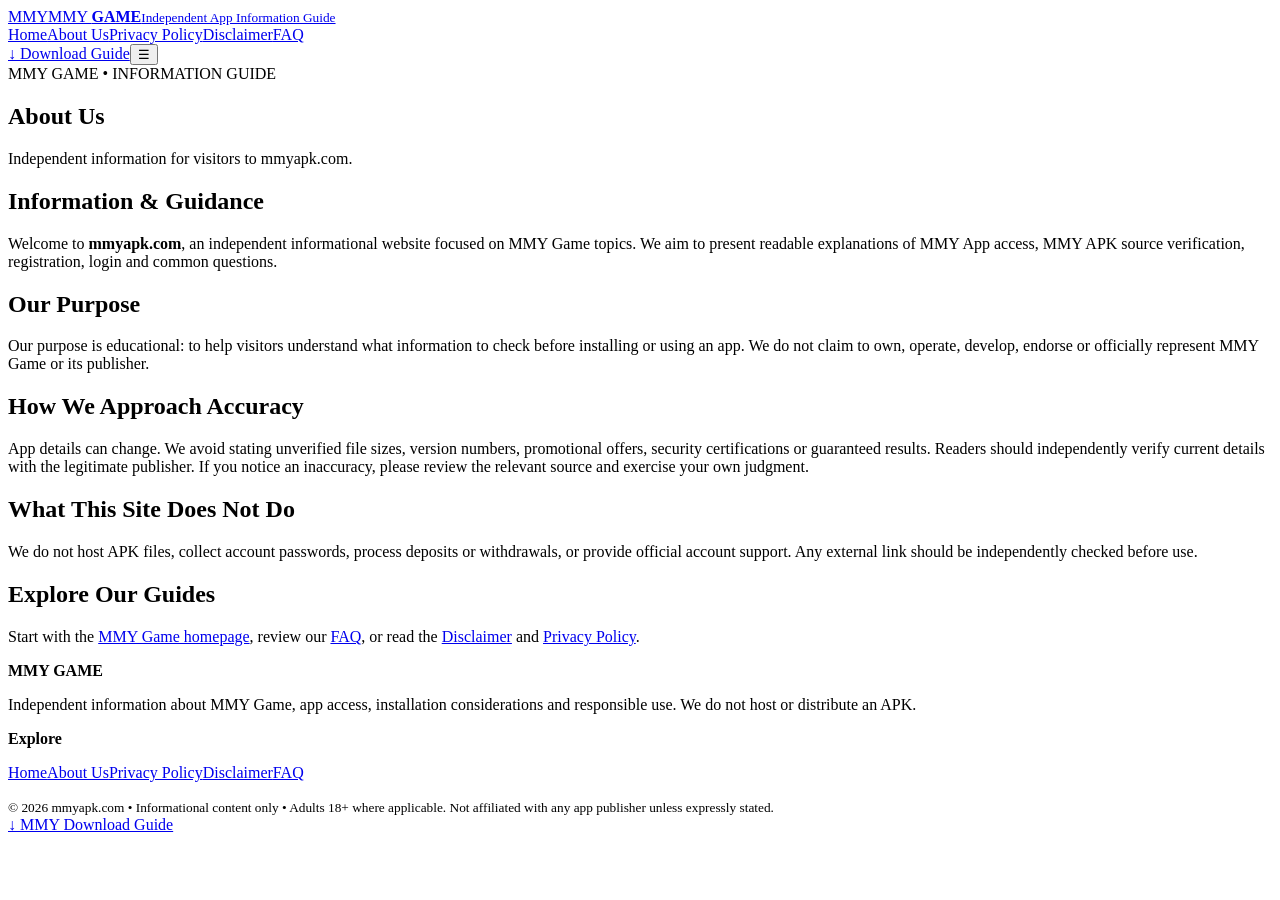
==== about.html @ 2344ce43 "Add files via upload Add MMY Game website HTML files" ====
<!doctype html><html lang="en"><head><meta charset="utf-8"><meta name="viewport" content="width=device-width,initial-scale=1"><meta name="theme-color" content="#dc1726"><title>About MMY Game Guide | mmyapk.com</title><meta name="description" content="Learn about mmyapk.com, an independent MMY Game information website covering app access, download precautions and login guidance."><link rel="canonical" href="https://mmyapk.com/about.html"><link rel="stylesheet" href="assets/style.css"><meta property="og:type" content="website"><meta property="og:title" content="About MMY Game Guide | mmyapk.com"><meta property="og:description" content="Learn about mmyapk.com, an independent MMY Game information website covering app access, download precautions and login guidance."><meta property="og:url" content="https://mmyapk.com/about.html"></head><body><header class="site-header"><div class="container header-inner"><a class="brand" href="index.html" aria-label="MMY Game homepage"><span class="brand-mark">MMY</span><span>MMY <strong>GAME</strong><small>Independent App Information Guide</small></span></a><nav class="nav" id="site-nav" aria-label="Main navigation"><a href="index.html">Home</a><a href="about.html">About Us</a><a href="privacy-policy.html">Privacy Policy</a><a href="disclaimer.html">Disclaimer</a><a href="faq.html">FAQ</a></nav><a class="btn btn-red header-cta" href="index.html#download">↓ Download Guide</a><button class="menu-btn" type="button" aria-controls="site-nav" aria-expanded="false" aria-label="Toggle navigation">☰</button></div></header><main><section class="page-hero"><div class="container"><span class="eyebrow">MMY GAME • INFORMATION GUIDE</span><h1>About Us</h1><p class="lead">Independent information for visitors to mmyapk.com.</p></div></section><section class="section  anchor-target" ><div class="container content"><h2>Information & Guidance</h2><p>Welcome to <strong>mmyapk.com</strong>, an independent informational website focused on MMY Game topics. We aim to present readable explanations of MMY App access, MMY APK source verification, registration, login and common questions.</p><h2>Our Purpose</h2><p>Our purpose is educational: to help visitors understand what information to check before installing or using an app. We do not claim to own, operate, develop, endorse or officially represent MMY Game or its publisher.</p><h2>How We Approach Accuracy</h2><p>App details can change. We avoid stating unverified file sizes, version numbers, promotional offers, security certifications or guaranteed results. Readers should independently verify current details with the legitimate publisher. If you notice an inaccuracy, please review the relevant source and exercise your own judgment.</p><h2>What This Site Does Not Do</h2><p>We do not host APK files, collect account passwords, process deposits or withdrawals, or provide official account support. Any external link should be independently checked before use.</p><h2>Explore Our Guides</h2><p>Start with the <a href="index.html">MMY Game homepage</a>, review our <a href="faq.html">FAQ</a>, or read the <a href="disclaimer.html">Disclaimer</a> and <a href="privacy-policy.html">Privacy Policy</a>.</p></div></section></main><footer class="footer"><div class="container"><div class="footer-grid"><div><strong>MMY GAME</strong><p>Independent information about MMY Game, app access, installation considerations and responsible use. We do not host or distribute an APK.</p></div><div><strong>Explore</strong><p><a href="index.html">Home</a><a href="about.html">About Us</a><a href="privacy-policy.html">Privacy Policy</a><a href="disclaimer.html">Disclaimer</a><a href="faq.html">FAQ</a></p></div></div><div class="footer-bottom"><small>© 2026 mmyapk.com • Informational content only • Adults 18+ where applicable. Not affiliated with any app publisher unless expressly stated.</small></div></div></footer><div class="sticky-mobile"><a class="btn btn-red" href="index.html#download">↓ MMY Download Guide</a></div><script src="assets/script.js" defer></script></body></html>
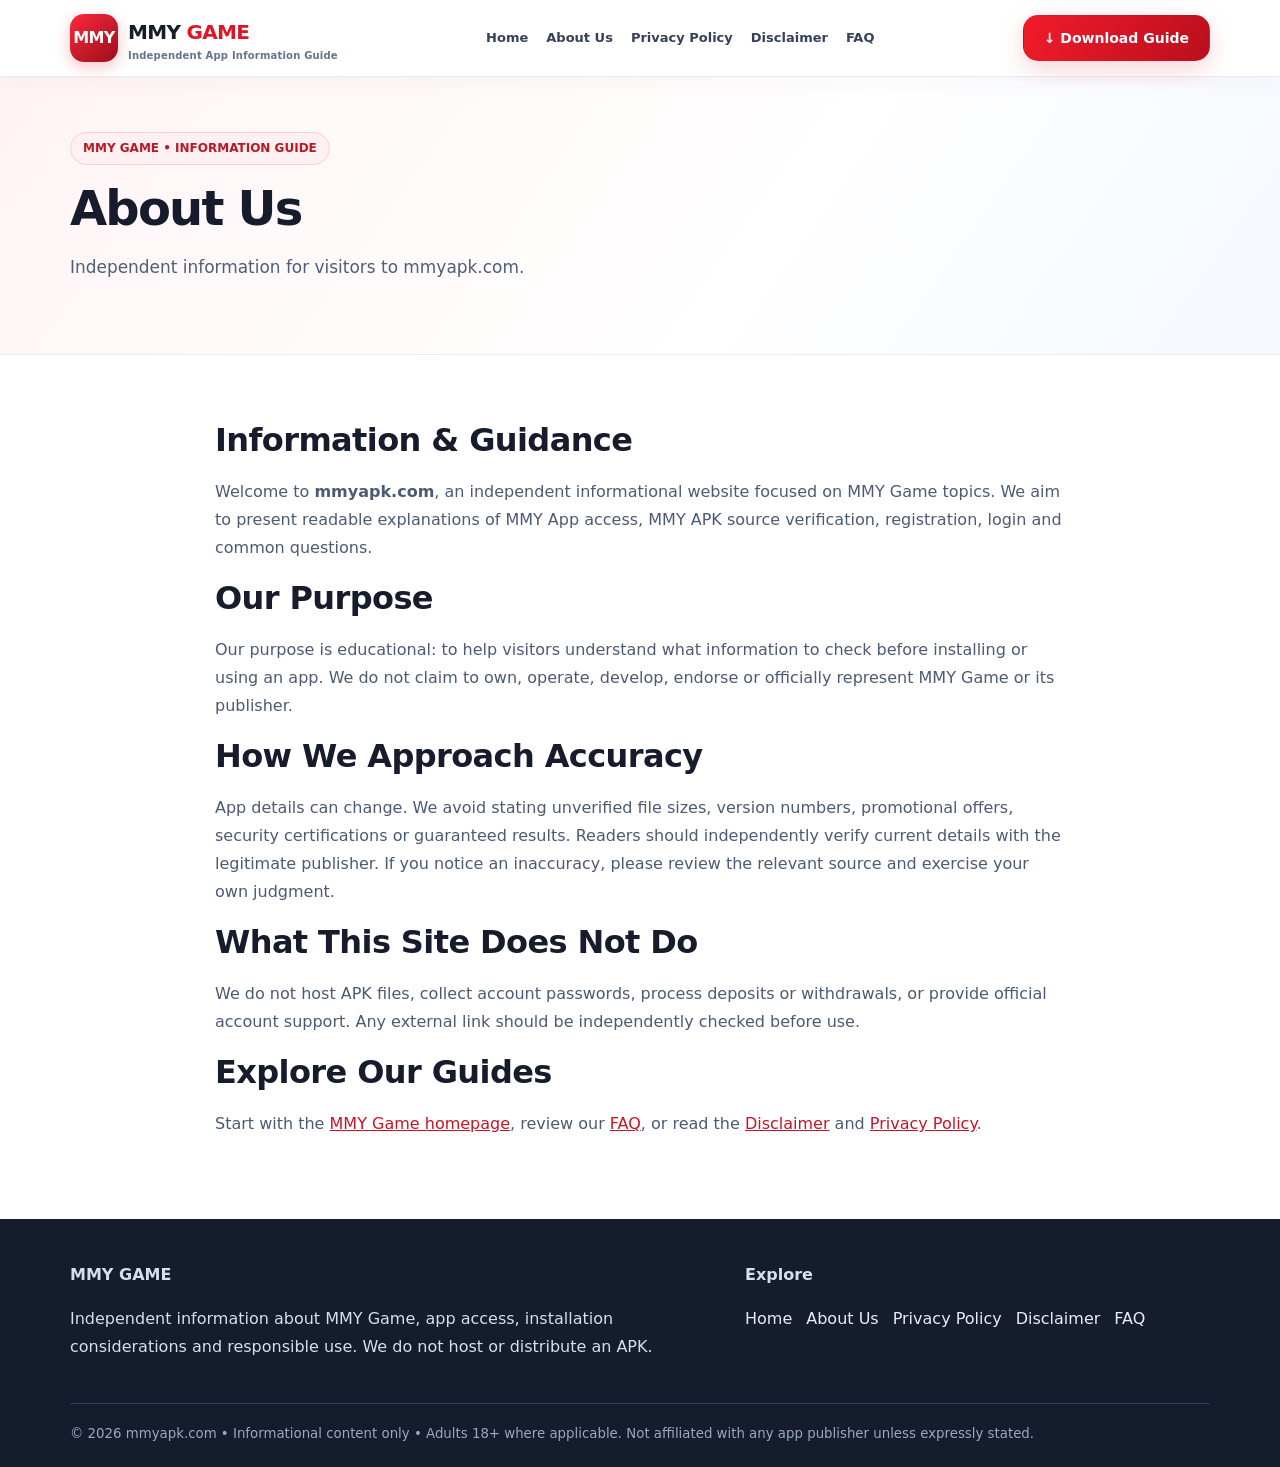
==== commit eaa59a2a: "Update about.html" ====
--- a/about.html
+++ b/about.html
@@ -1 +1 @@
-<!doctype html><html lang="en"><head><meta charset="utf-8"><meta name="viewport" content="width=device-width,initial-scale=1"><meta name="theme-color" content="#dc1726"><title>About MMY Game Guide | mmyapk.com</title><meta name="description" content="Learn about mmyapk.com, an independent MMY Game information website covering app access, download precautions and login guidance."><link rel="canonical" href="https://mmyapk.com/about.html"><link rel="stylesheet" href="assets/style.css"><meta property="og:type" content="website"><meta property="og:title" content="About MMY Game Guide | mmyapk.com"><meta property="og:description" content="Learn about mmyapk.com, an independent MMY Game information website covering app access, download precautions and login guidance."><meta property="og:url" content="https://mmyapk.com/about.html"></head><body><header class="site-header"><div class="container header-inner"><a class="brand" href="index.html" aria-label="MMY Game homepage"><span class="brand-mark">MMY</span><span>MMY <strong>GAME</strong><small>Independent App Information Guide</small></span></a><nav class="nav" id="site-nav" aria-label="Main navigation"><a href="index.html">Home</a><a href="about.html">About Us</a><a href="privacy-policy.html">Privacy Policy</a><a href="disclaimer.html">Disclaimer</a><a href="faq.html">FAQ</a></nav><a class="btn btn-red header-cta" href="index.html#download">↓ Download Guide</a><button class="menu-btn" type="button" aria-controls="site-nav" aria-expanded="false" aria-label="Toggle navigation">☰</button></div></header><main><section class="page-hero"><div class="container"><span class="eyebrow">MMY GAME • INFORMATION GUIDE</span><h1>About Us</h1><p class="lead">Independent information for visitors to mmyapk.com.</p></div></section><section class="section  anchor-target" ><div class="container content"><h2>Information & Guidance</h2><p>Welcome to <strong>mmyapk.com</strong>, an independent informational website focused on MMY Game topics. We aim to present readable explanations of MMY App access, MMY APK source verification, registration, login and common questions.</p><h2>Our Purpose</h2><p>Our purpose is educational: to help visitors understand what information to check before installing or using an app. We do not claim to own, operate, develop, endorse or officially represent MMY Game or its publisher.</p><h2>How We Approach Accuracy</h2><p>App details can change. We avoid stating unverified file sizes, version numbers, promotional offers, security certifications or guaranteed results. Readers should independently verify current details with the legitimate publisher. If you notice an inaccuracy, please review the relevant source and exercise your own judgment.</p><h2>What This Site Does Not Do</h2><p>We do not host APK files, collect account passwords, process deposits or withdrawals, or provide official account support. Any external link should be independently checked before use.</p><h2>Explore Our Guides</h2><p>Start with the <a href="index.html">MMY Game homepage</a>, review our <a href="faq.html">FAQ</a>, or read the <a href="disclaimer.html">Disclaimer</a> and <a href="privacy-policy.html">Privacy Policy</a>.</p></div></section></main><footer class="footer"><div class="container"><div class="footer-grid"><div><strong>MMY GAME</strong><p>Independent information about MMY Game, app access, installation considerations and responsible use. We do not host or distribute an APK.</p></div><div><strong>Explore</strong><p><a href="index.html">Home</a><a href="about.html">About Us</a><a href="privacy-policy.html">Privacy Policy</a><a href="disclaimer.html">Disclaimer</a><a href="faq.html">FAQ</a></p></div></div><div class="footer-bottom"><small>© 2026 mmyapk.com • Informational content only • Adults 18+ where applicable. Not affiliated with any app publisher unless expressly stated.</small></div></div></footer><div class="sticky-mobile"><a class="btn btn-red" href="index.html#download">↓ MMY Download Guide</a></div><script src="assets/script.js" defer></script></body></html>+<!doctype html><html lang="en"><head><meta charset="utf-8"><meta name="viewport" content="width=device-width,initial-scale=1"><meta name="theme-color" content="#dc1726"><title>About MMY Game Guide | mmyapk.com</title><meta name="description" content="Learn about mmyapk.com, an independent MMY Game information website covering app access, download precautions and login guidance."><link rel="canonical" href="https://mmyapk.com/about.html"><link rel="stylesheet" href="style.css"><meta property="og:type" content="website"><meta property="og:title" content="About MMY Game Guide | mmyapk.com"><meta property="og:description" content="Learn about mmyapk.com, an independent MMY Game information website covering app access, download precautions and login guidance."><meta property="og:url" content="https://mmyapk.com/about.html"></head><body><header class="site-header"><div class="container header-inner"><a class="brand" href="index.html" aria-label="MMY Game homepage"><span class="brand-mark">MMY</span><span>MMY <strong>GAME</strong><small>Independent App Information Guide</small></span></a><nav class="nav" id="site-nav" aria-label="Main navigation"><a href="index.html">Home</a><a href="about.html">About Us</a><a href="privacy-policy.html">Privacy Policy</a><a href="disclaimer.html">Disclaimer</a><a href="faq.html">FAQ</a></nav><a class="btn btn-red header-cta" href="index.html#download">↓ Download Guide</a><button class="menu-btn" type="button" aria-controls="site-nav" aria-expanded="false" aria-label="Toggle navigation">☰</button></div></header><main><section class="page-hero"><div class="container"><span class="eyebrow">MMY GAME • INFORMATION GUIDE</span><h1>About Us</h1><p class="lead">Independent information for visitors to mmyapk.com.</p></div></section><section class="section  anchor-target" ><div class="container content"><h2>Information & Guidance</h2><p>Welcome to <strong>mmyapk.com</strong>, an independent informational website focused on MMY Game topics. We aim to present readable explanations of MMY App access, MMY APK source verification, registration, login and common questions.</p><h2>Our Purpose</h2><p>Our purpose is educational: to help visitors understand what information to check before installing or using an app. We do not claim to own, operate, develop, endorse or officially represent MMY Game or its publisher.</p><h2>How We Approach Accuracy</h2><p>App details can change. We avoid stating unverified file sizes, version numbers, promotional offers, security certifications or guaranteed results. Readers should independently verify current details with the legitimate publisher. If you notice an inaccuracy, please review the relevant source and exercise your own judgment.</p><h2>What This Site Does Not Do</h2><p>We do not host APK files, collect account passwords, process deposits or withdrawals, or provide official account support. Any external link should be independently checked before use.</p><h2>Explore Our Guides</h2><p>Start with the <a href="index.html">MMY Game homepage</a>, review our <a href="faq.html">FAQ</a>, or read the <a href="disclaimer.html">Disclaimer</a> and <a href="privacy-policy.html">Privacy Policy</a>.</p></div></section></main><footer class="footer"><div class="container"><div class="footer-grid"><div><strong>MMY GAME</strong><p>Independent information about MMY Game, app access, installation considerations and responsible use. We do not host or distribute an APK.</p></div><div><strong>Explore</strong><p><a href="index.html">Home</a><a href="about.html">About Us</a><a href="privacy-policy.html">Privacy Policy</a><a href="disclaimer.html">Disclaimer</a><a href="faq.html">FAQ</a></p></div></div><div class="footer-bottom"><small>© 2026 mmyapk.com • Informational content only • Adults 18+ where applicable. Not affiliated with any app publisher unless expressly stated.</small></div></div></footer><div class="sticky-mobile"><a class="btn btn-red" href="index.html#download">↓ MMY Download Guide</a></div><script src="script.js" defer></script></body></html>
--- a/style.css
+++ b/style.css
@@ -0,0 +1,2 @@
+
+:root{--red:#dc1726;--dark:#161c2c;--muted:#59667d;--line:#e8edf4;--bg:#f8fafc}*{box-sizing:border-box}html{scroll-behavior:smooth}body{margin:0;font-family:Inter,system-ui,-apple-system,Segoe UI,Arial,sans-serif;color:var(--dark);background:#fff;line-height:1.75}a{color:#c61525}a:focus-visible,button:focus-visible{outline:3px solid #f9a825;outline-offset:3px}.container{width:min(1140px,calc(100% - 32px));margin:auto}.site-header{position:sticky;top:0;z-index:100;background:#ffffffed;backdrop-filter:blur(14px);border-bottom:1px solid var(--line);box-shadow:0 4px 24px #19253b0a}.header-inner{min-height:76px;display:flex;align-items:center;justify-content:space-between;gap:15px}.brand{display:flex;align-items:center;gap:10px;text-decoration:none;color:var(--dark);font-weight:900;font-size:1.25rem;letter-spacing:-.7px}.brand-mark{display:grid;place-items:center;background:linear-gradient(140deg,#ff273a,#990f1e);color:white;border-radius:14px;width:48px;height:48px;box-shadow:0 5px 15px #d6172940;font-size:16px}.brand span strong{color:var(--red)}.brand small{display:block;font-size:10px;letter-spacing:.2px;font-weight:600;color:#64748b;line-height:1.2}.nav{display:flex;gap:18px;align-items:center}.nav a{text-decoration:none;font-weight:700;font-size:13px;color:#354159}.nav a:hover{color:var(--red)}.menu-btn{display:none;border:1px solid var(--line);background:#f5f7fb;border-radius:12px;padding:10px 13px;font-size:20px;cursor:pointer}.btn{display:inline-flex;justify-content:center;align-items:center;gap:9px;border-radius:15px;border:1px solid #e1e6ee;padding:13px 20px;font-weight:800;text-decoration:none;line-height:1.35;cursor:pointer;font-size:14px;background:#fff;color:#24314b;transition:transform .2s,box-shadow .2s}.btn:hover{transform:translateY(-2px);box-shadow:0 8px 24px #d11a2930}.btn-red{background:linear-gradient(120deg,#f21b2a,#b90f1d);color:white;border-color:transparent;box-shadow:0 8px 24px #d11a2930}.btn-outline{background:#fff;color:#26344a}.hero{padding:65px 0 70px;background:radial-gradient(circle at 15% 20%,#ffeff0,transparent 40%),radial-gradient(circle at 90% 65%,#f1f5ff,transparent 38%),#fff;position:relative;overflow:hidden}.hero-grid{display:grid;grid-template-columns:1.05fr .95fr;gap:38px;align-items:center}.eyebrow{display:inline-block;color:#b91827;background:#fff1f2;border:1px solid #ffcdd2;border-radius:999px;font-size:12px;font-weight:800;padding:5px 12px}h1{font-size:clamp(2.1rem,4.3vw,3.7rem);line-height:1.14;letter-spacing:-1.8px;margin:16px 0}h1 em{font-style:normal;color:var(--red)}h2{font-size:clamp(1.45rem,2.5vw,2rem);line-height:1.25;letter-spacing:-.6px;margin:0 0 18px}h3{line-height:1.35;margin:22px 0 9px}.lead{font-size:1.06rem;color:#4e5e77;max-width:650px}.hero-actions{display:flex;gap:12px;flex-wrap:wrap;margin:24px 0}.hero-art{width:100%;border-radius:26px;box-shadow:0 22px 65px #15203920;border:1px solid #f5d8dc}.trust-row{display:flex;flex-wrap:wrap;gap:14px;color:#617088;font-size:12px;margin-top:16px}.trust-row span{background:#fff;border:1px solid #edf0f5;padding:6px 10px;border-radius:9px}.stats{display:grid;grid-template-columns:repeat(4,1fr);gap:14px;margin-top:35px}.stat{padding:21px 12px;text-align:center;border:1px solid #e5eaf2;background:white;border-radius:16px;box-shadow:0 4px 15px #1a29400b}.stat .symbol{font-size:25px;color:var(--red)}.stat strong{display:block;font-size:16px}.stat small{display:block;color:#64748b;font-size:12px}.section{padding:65px 0}.section-alt{background:var(--bg)}.section-heading{margin-bottom:25px}.section-heading p{color:var(--muted);margin:0}.content{max-width:850px;margin:auto}.content p,.content li{color:#4b5b73}.feature-grid{display:grid;grid-template-columns:repeat(3,1fr);gap:18px}.feature{padding:24px;background:white;border:1px solid var(--line);border-radius:18px;box-shadow:0 8px 28px #15203908}.feature .symbol{font-size:28px}.feature h3{margin:8px 0}.feature p{margin:0;color:var(--muted);font-size:14px}.info-table{width:100%;border-collapse:collapse;background:white;border-radius:16px;overflow:hidden;border:1px solid var(--line)}.info-table th,.info-table td{padding:14px 17px;text-align:left;border-bottom:1px solid var(--line)}.info-table th{width:38%;background:#fff5f5;color:#8e1522}.info-table tr:last-child th,.info-table tr:last-child td{border-bottom:0}.callout{padding:19px 23px;border:1px solid #ffc8ce;border-left:5px solid var(--red);border-radius:12px;background:#fff7f8;color:#6d3440}.carousel{position:relative;overflow:hidden;border-radius:20px}.slides{display:flex;transition:transform .5s ease}.slide{min-width:100%;padding:0}.slide img{width:100%;display:block;aspect-ratio:16/7;object-fit:cover}.carousel-controls{display:flex;align-items:center;justify-content:center;gap:15px;margin-top:12px}.carousel-controls button{background:white;border:1px solid #dce3ec;border-radius:10px;padding:6px 14px;cursor:pointer}.dots{display:flex;gap:7px}.dot{width:8px;height:8px;border-radius:50%;background:#cbd5e1}.dot.active{background:var(--red)}details{background:#fff;border:1px solid var(--line);border-radius:14px;padding:16px 20px;margin:10px 0}summary{font-weight:800;cursor:pointer;list-style-position:outside}details p{margin:12px 0 0;color:var(--muted)}.page-hero{background:linear-gradient(125deg,#fff4f5,#fff 60%,#f6f8ff);padding:55px 0;border-bottom:1px solid var(--line)}.page-hero h1{font-size:clamp(2rem,4vw,3rem)}.footer{background:#141c2d;color:#d6dfec;padding:42px 0 20px}.footer-grid{display:grid;grid-template-columns:1.4fr 1fr;gap:24px}.footer a{color:#e8ecf4;text-decoration:none;margin-right:14px}.footer a:hover{text-decoration:underline}.footer small{color:#9aa9bf}.footer-bottom{border-top:1px solid #334155;padding-top:15px;margin-top:26px}.sticky-mobile{display:none}.note{font-size:13px;color:#66758a}.anchor-target{scroll-margin-top:95px}@media(max-width:800px){.nav{display:none;position:absolute;top:76px;left:0;right:0;padding:20px;background:white;box-shadow:0 10px 20px #0002;flex-direction:column;align-items:flex-start}.nav.open{display:flex}.menu-btn{display:block}.header-cta{display:none}.hero{padding:38px 0 42px}.hero-grid{grid-template-columns:1fr}.hero-art{max-width:620px;margin:auto}.stats{grid-template-columns:repeat(2,1fr)}.feature-grid{grid-template-columns:1fr}.section{padding:42px 0}.footer-grid{grid-template-columns:1fr}.sticky-mobile{display:block;position:fixed;bottom:0;left:0;right:0;z-index:110;background:#ffffffef;backdrop-filter:blur(12px);padding:9px 16px;box-shadow:0 -5px 20px #0002}.sticky-mobile .btn{width:100%}body{padding-bottom:68px}.slide img{aspect-ratio:4/3}.container{width:min(100% - 24px,1140px)}}@media(prefers-reduced-motion:reduce){html{scroll-behavior:auto}.slides,.btn{transition:none}}
